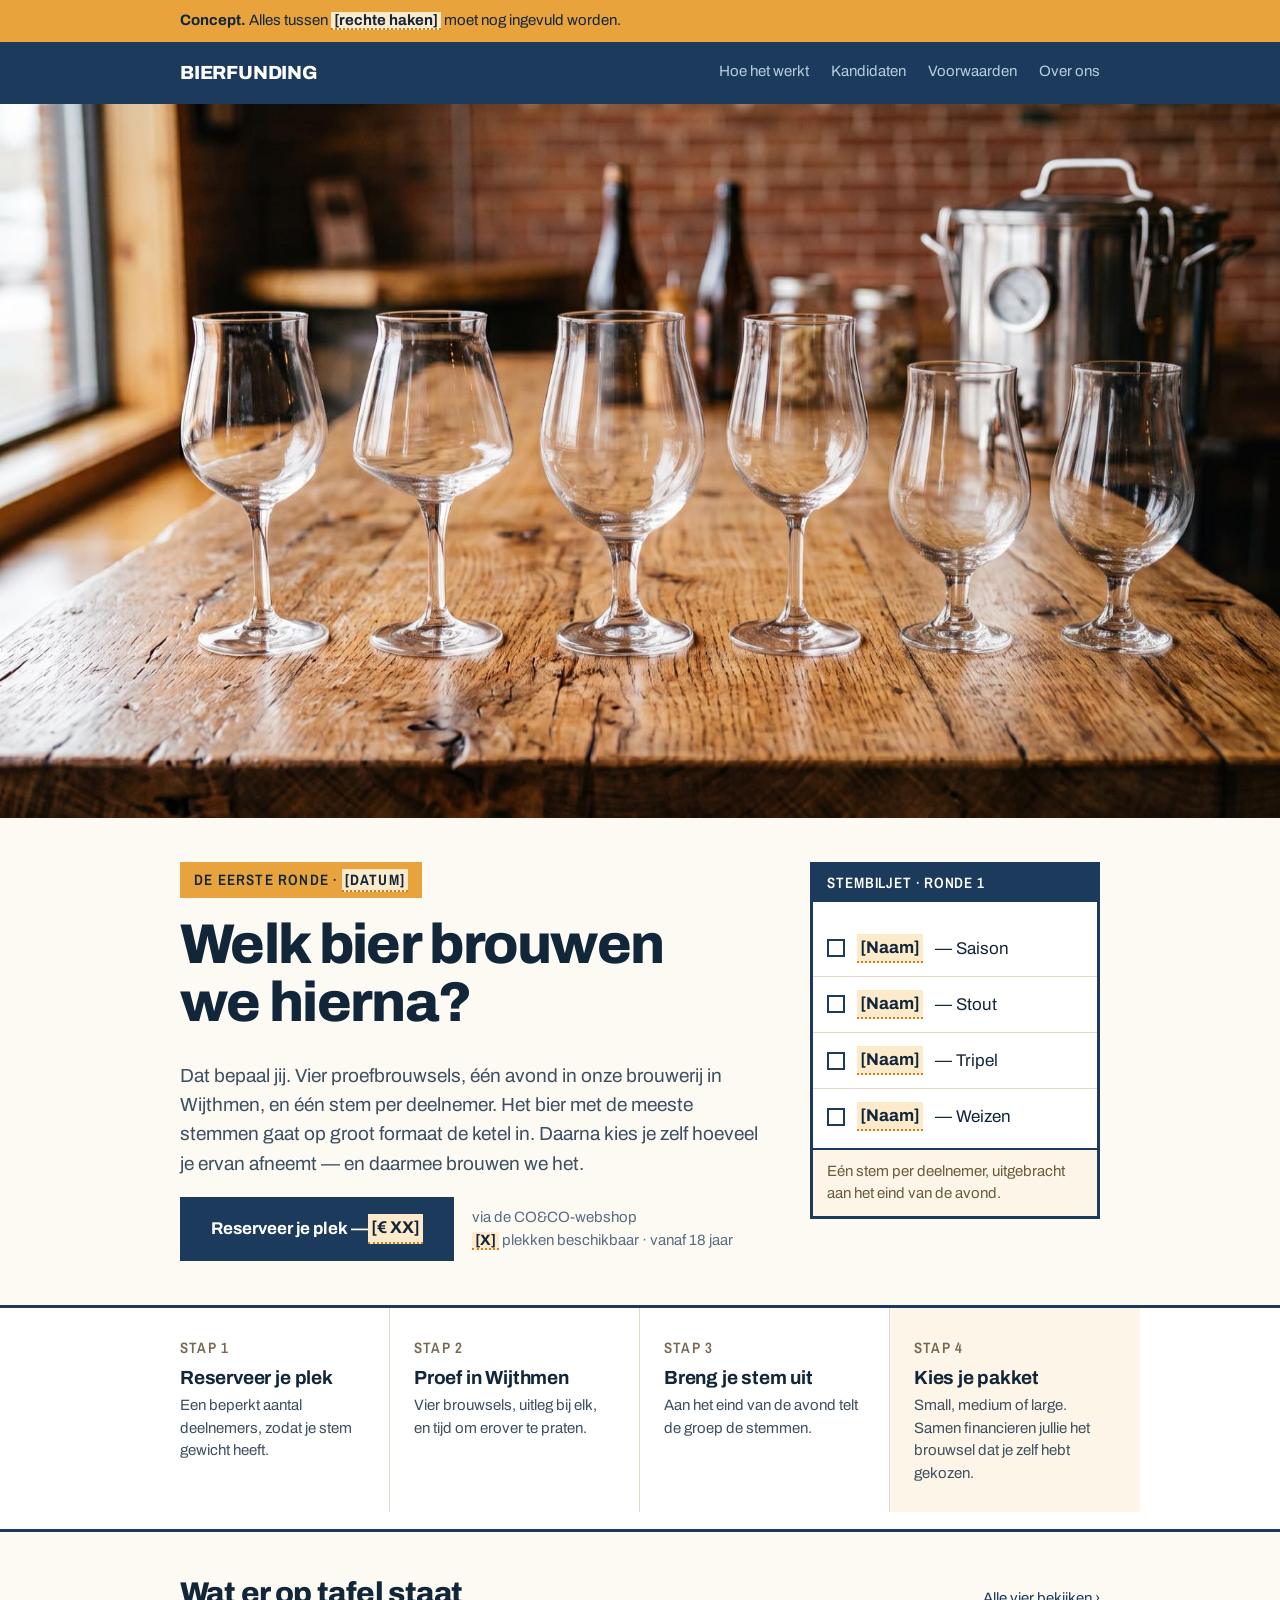
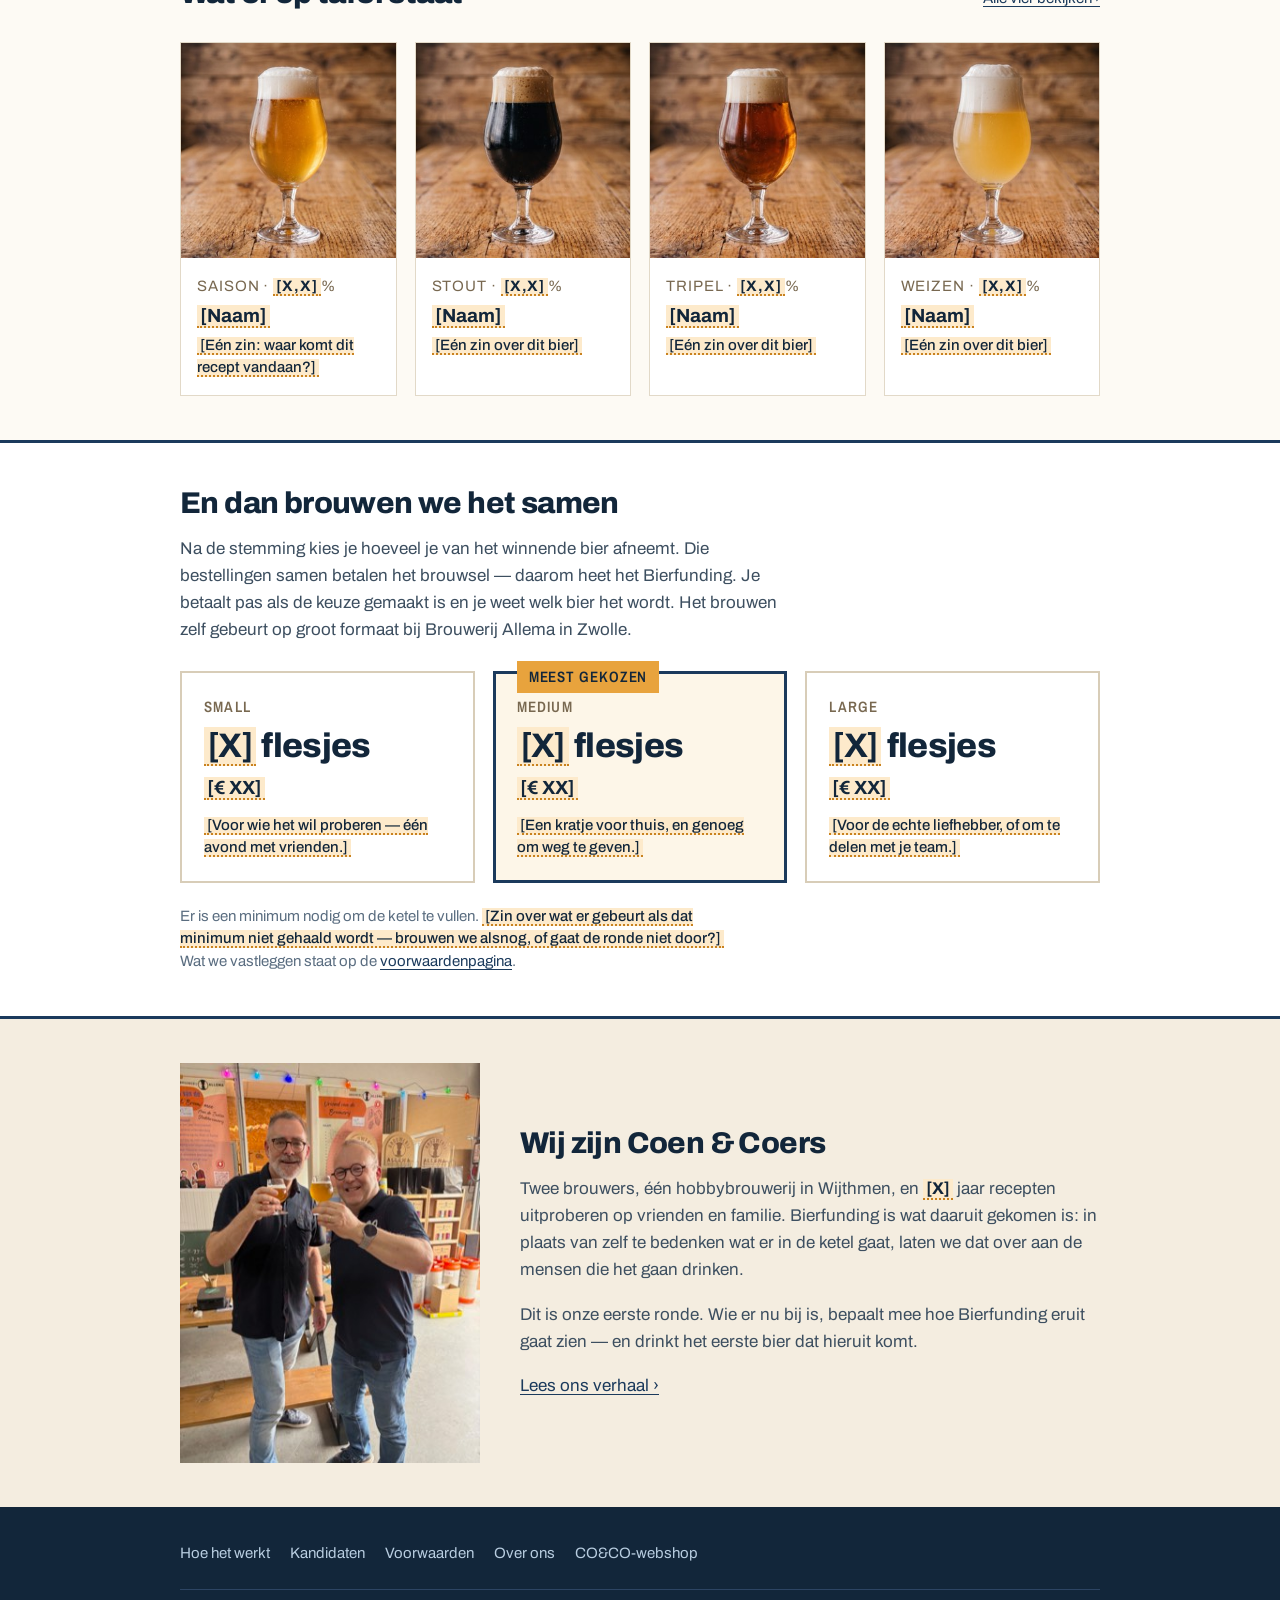
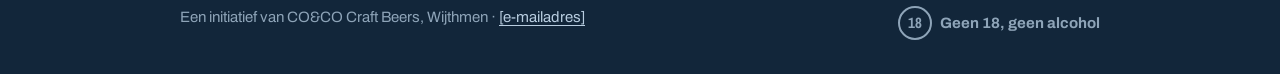
==== index.html @ 2d63a01e "Eerste versie bierfunding.nl Vijf statische pagina's: home, hoe het werkt, kandidaten, voorwaarden, " ====
<!doctype html>
<html lang="nl">
<head>
<meta charset="utf-8">
<meta name="viewport" content="width=device-width, initial-scale=1">
<title>Bierfunding — jij bepaalt welk bier we hierna brouwen</title>
<meta name="description" content="Vier proefbrouwsels, één avond in onze brouwerij in Wijthmen, één stem per deelnemer. Het bier met de meeste stemmen gaat op groot formaat de ketel in.">
<link rel="preload" href="fonts/archivo-latin.woff2" as="font" type="font/woff2" crossorigin>
<link rel="preload" href="fonts/archivo-narrow-latin.woff2" as="font" type="font/woff2" crossorigin>
<link rel="stylesheet" href="css/site.css?v=1">
<link rel="icon" href="favicon.svg" type="image/svg+xml">
<meta name="theme-color" content="#1b3a5c">
<meta property="og:type" content="website">
<meta property="og:locale" content="nl_NL">
<meta property="og:site_name" content="Bierfunding">
<meta property="og:title" content="Welk bier brouwen we hierna?">
<meta property="og:description" content="Vier proefbrouwsels, één avond in Wijthmen, één stem per deelnemer.">
<!-- TE DOEN: og:image toevoegen zodra er een deelfoto is (1200x630, /img/deel.jpg)
<meta property="og:image" content="https://bierfunding.nl/img/deel.jpg">
-->
</head>
<body>

<a class="skip" href="#hoofd">Naar de hoofdinhoud</a>

<!-- CONCEPTBALK — verwijder dit <div class="draft">-blok op alle vijf de
     pagina's voordat de site live gaat. Zie README.md. -->
<div class="draft">
  <div class="wrap">
    <p><strong>Concept.</strong> Alles tussen <span class="fill">[rechte haken]</span> moet nog ingevuld worden.</p>
  </div>
</div>

<header class="masthead">
  <div class="wrap masthead__inner">
    <a class="brand" href="index.html">BIERFUNDING</a>
    <nav class="nav" aria-label="Hoofdmenu">
      <ul>
        <li><a href="hoe-het-werkt.html">Hoe het werkt</a></li>
        <li><a href="kandidaten.html">Kandidaten</a></li>
        <li><a href="voorwaarden.html">Voorwaarden</a></li>
        <li><a href="over-ons.html">Over ons</a></li>
      </ul>
    </nav>
  </div>
</header>

<main id="hoofd">

  <figure class="shot shot--hero">
    <img src="img/proefglazen-1200.jpg"
         srcset="img/proefglazen-800.jpg 800w, img/proefglazen-1200.jpg 1200w, img/proefglazen-1800.jpg 1800w"
         sizes="100vw"
         width="1800" height="1004"
         alt="Zes lege proefglazen naast elkaar op een houten tafel, klaargezet voor de proeverij."
         fetchpriority="high" decoding="async">
  </figure>

  <section class="band band--rule-b">
    <div class="wrap split split--hero">
      <div>
        <p style="margin-bottom:18px"><span class="label" style="display:inline-block;background:#e8a33d;color:#12263a;padding:6px 14px">De eerste ronde · <span class="fill">[DATUM]</span></span></p>

        <h1>Welk bier brouwen we hierna?</h1>

        <p class="lead">Dat bepaal jij. Vier proefbrouwsels, één avond in onze brouwerij in Wijthmen, en één stem per deelnemer. Het bier met de meeste stemmen gaat op groot formaat de ketel in. Daarna kies je zelf hoeveel je ervan afneemt — en daarmee brouwen we het.</p>

        <p class="cta">
          <a class="btn" href="https://coco-craftbeers.nl" rel="noopener">Reserveer je plek — <span class="fill">[€ XX]</span></a>
          <span class="small">via de CO&amp;CO-webshop<br><span class="fill">[X]</span> plekken beschikbaar · vanaf 18 jaar</span>
        </p>
      </div>

      <div class="ballot">
        <h2 class="ballot__head"><span class="label">Stembiljet · ronde 1</span></h2>
        <ol>
          <li><span class="tick" aria-hidden="true"></span> <span class="fill">[Naam]</span> — Saison</li>
          <li><span class="tick" aria-hidden="true"></span> <span class="fill">[Naam]</span> — Stout</li>
          <li><span class="tick" aria-hidden="true"></span> <span class="fill">[Naam]</span> — Tripel</li>
          <li><span class="tick" aria-hidden="true"></span> <span class="fill">[Naam]</span> — Weizen</li>
        </ol>
        <div class="ballot__foot">
          <p>Eén stem per deelnemer, uitgebracht aan het eind van de avond.</p>
        </div>
      </div>
    </div>
  </section>

  <section class="band--paper band--rule-b" aria-labelledby="stappen">
    <h2 id="stappen" class="visually-hidden">In vier stappen</h2>
    <ol class="steps">
      <li>
        <span class="label">Stap 1</span>
        <h3>Reserveer je plek</h3>
        <p>Een beperkt aantal deelnemers, zodat je stem gewicht heeft.</p>
      </li>
      <li>
        <span class="label">Stap 2</span>
        <h3>Proef in Wijthmen</h3>
        <p>Vier brouwsels, uitleg bij elk, en tijd om erover te praten.</p>
      </li>
      <li>
        <span class="label">Stap 3</span>
        <h3>Breng je stem uit</h3>
        <p>Aan het eind van de avond telt de groep de stemmen.</p>
      </li>
      <li>
        <span class="label">Stap 4</span>
        <h3>Kies je pakket</h3>
        <p>Small, medium of large. Samen financieren jullie het brouwsel dat je zelf hebt gekozen.</p>
      </li>
    </ol>
  </section>

  <section class="band" aria-labelledby="tafel">
    <div class="wrap">
      <div class="band__head">
        <h2 id="tafel">Wat er op tafel staat</h2>
        <a href="kandidaten.html">Alle vier bekijken ›</a>
      </div>

      <div class="grid grid--cards">

        <article class="card">
          <!-- Voorbeeldfoto. Vervang img/kandidaat-1-*.jpg door een foto van het
               echte proefbrouwsel; de bestandsnamen blijven gelijk. Zie README stap 3. -->
          <figure class="shot shot--glass">
            <img src="img/kandidaat-1-480.jpg"
                 srcset="img/kandidaat-1-320.jpg 320w, img/kandidaat-1-480.jpg 480w, img/kandidaat-1-640.jpg 640w, img/kandidaat-1-960.jpg 960w"
                 sizes="(min-width: 760px) 216px, (min-width: 560px) 50vw, 100vw"
                 width="480" height="480"
                 alt="Een glas goudblond bier met een witte schuimkraag op een houten tafel."
                 loading="lazy" decoding="async">
          </figure>
          <div class="card__body">
            <span class="card__kind">Saison · <span class="fill">[X,X]</span>%</span>
            <span class="card__name"><span class="fill">[Naam]</span></span>
            <p><span class="fill fill--long">[Eén zin: waar komt dit recept vandaan?]</span></p>
          </div>
        </article>

        <article class="card">
          <!-- Voorbeeldfoto. Vervang img/kandidaat-2-*.jpg door een foto van het
               echte proefbrouwsel; de bestandsnamen blijven gelijk. Zie README stap 3. -->
          <figure class="shot shot--glass">
            <img src="img/kandidaat-2-480.jpg"
                 srcset="img/kandidaat-2-320.jpg 320w, img/kandidaat-2-480.jpg 480w, img/kandidaat-2-640.jpg 640w, img/kandidaat-2-960.jpg 960w"
                 sizes="(min-width: 760px) 216px, (min-width: 560px) 50vw, 100vw"
                 width="480" height="480"
                 alt="Een glas bijna zwart bier met een beige schuimkraag op een houten tafel."
                 loading="lazy" decoding="async">
          </figure>
          <div class="card__body">
            <span class="card__kind">Stout · <span class="fill">[X,X]</span>%</span>
            <span class="card__name"><span class="fill">[Naam]</span></span>
            <p><span class="fill fill--long">[Eén zin over dit bier]</span></p>
          </div>
        </article>

        <article class="card">
          <!-- Voorbeeldfoto. Vervang img/kandidaat-3-*.jpg door een foto van het
               echte proefbrouwsel; de bestandsnamen blijven gelijk. Zie README stap 3. -->
          <figure class="shot shot--glass">
            <img src="img/kandidaat-3-480.jpg"
                 srcset="img/kandidaat-3-320.jpg 320w, img/kandidaat-3-480.jpg 480w, img/kandidaat-3-640.jpg 640w, img/kandidaat-3-960.jpg 960w"
                 sizes="(min-width: 760px) 216px, (min-width: 560px) 50vw, 100vw"
                 width="480" height="480"
                 alt="Een glas amberkleurig bier met een witte schuimkraag op een houten tafel."
                 loading="lazy" decoding="async">
          </figure>
          <div class="card__body">
            <span class="card__kind">Tripel · <span class="fill">[X,X]</span>%</span>
            <span class="card__name"><span class="fill">[Naam]</span></span>
            <p><span class="fill fill--long">[Eén zin over dit bier]</span></p>
          </div>
        </article>

        <article class="card">
          <!-- Voorbeeldfoto. Vervang img/kandidaat-4-*.jpg door een foto van het
               echte proefbrouwsel; de bestandsnamen blijven gelijk. Zie README stap 3. -->
          <figure class="shot shot--glass">
            <img src="img/kandidaat-4-480.jpg"
                 srcset="img/kandidaat-4-320.jpg 320w, img/kandidaat-4-480.jpg 480w, img/kandidaat-4-640.jpg 640w, img/kandidaat-4-960.jpg 960w"
                 sizes="(min-width: 760px) 216px, (min-width: 560px) 50vw, 100vw"
                 width="480" height="480"
                 alt="Een glas troebel lichtgeel bier met een witte schuimkraag op een houten tafel."
                 loading="lazy" decoding="async">
          </figure>
          <div class="card__body">
            <span class="card__kind">Weizen · <span class="fill">[X,X]</span>%</span>
            <span class="card__name"><span class="fill">[Naam]</span></span>
            <p><span class="fill fill--long">[Eén zin over dit bier]</span></p>
          </div>
        </article>

      </div>
    </div>
  </section>

  <section class="band band--paper band--ruled" aria-labelledby="samen">
    <div class="wrap">
      <h2 id="samen">En dan brouwen we het samen</h2>
      <p style="margin-bottom:28px">Na de stemming kies je hoeveel je van het winnende bier afneemt. Die bestellingen samen betalen het brouwsel — daarom heet het Bierfunding. Je betaalt pas als de keuze gemaakt is en je weet welk bier het wordt. Het brouwen zelf gebeurt op groot formaat bij Brouwerij Allema in Zwolle.</p>

      <div class="grid grid--tiers">
        <div class="tier">
          <span class="label">Small</span>
          <span class="tier__size"><span class="fill">[X]</span> flesjes</span>
          <span class="tier__price"><span class="fill">[€ XX]</span></span>
          <p><span class="fill fill--long">[Voor wie het wil proberen — één avond met vrienden.]</span></p>
        </div>
        <div class="tier tier--pick">
          <span class="flag">Meest gekozen</span>
          <span class="label">Medium</span>
          <span class="tier__size"><span class="fill">[X]</span> flesjes</span>
          <span class="tier__price"><span class="fill">[€ XX]</span></span>
          <p><span class="fill fill--long">[Een kratje voor thuis, en genoeg om weg te geven.]</span></p>
        </div>
        <div class="tier">
          <span class="label">Large</span>
          <span class="tier__size"><span class="fill">[X]</span> flesjes</span>
          <span class="tier__price"><span class="fill">[€ XX]</span></span>
          <p><span class="fill fill--long">[Voor de echte liefhebber, of om te delen met je team.]</span></p>
        </div>
      </div>

      <p class="small" style="margin-top:22px">Er is een minimum nodig om de ketel te vullen. <span class="fill fill--long">[Zin over wat er gebeurt als dat minimum niet gehaald wordt — brouwen we alsnog, of gaat de ronde niet door?]</span> Wat we vastleggen staat op de <a href="voorwaarden.html">voorwaardenpagina</a>.</p>
    </div>
  </section>

  <section class="band band--warm" aria-labelledby="wij">
    <div class="wrap split split--duo">
      <figure class="shot shot--duo">
        <img src="img/coen-coers-480.jpg"
             srcset="img/coen-coers-320.jpg 320w, img/coen-coers-480.jpg 480w, img/coen-coers-640.jpg 640w"
             sizes="(min-width: 760px) 300px, 320px"
             width="640" height="853"
             alt="Coen en Coers proosten met een glas bier bij Brouwerij Allema in Zwolle."
             loading="lazy" decoding="async">
      </figure>
      <div>
        <h2>Wij zijn Coen &amp; Coers</h2>
        <p>Twee brouwers, één hobbybrouwerij in Wijthmen, en <span class="fill">[X]</span> jaar recepten uitproberen op vrienden en familie. Bierfunding is wat daaruit gekomen is: in plaats van zelf te bedenken wat er in de ketel gaat, laten we dat over aan de mensen die het gaan drinken.</p>
        <p>Dit is onze eerste ronde. Wie er nu bij is, bepaalt mee hoe Bierfunding eruit gaat zien — en drinkt het eerste bier dat hieruit komt.</p>
        <p><a href="over-ons.html">Lees ons verhaal ›</a></p>
      </div>
    </div>
  </section>

</main>

<footer class="sitefoot">
  <div class="wrap">
    <nav aria-label="Voettekstmenu">
      <ul>
        <li><a href="hoe-het-werkt.html">Hoe het werkt</a></li>
        <li><a href="kandidaten.html">Kandidaten</a></li>
        <li><a href="voorwaarden.html">Voorwaarden</a></li>
        <li><a href="over-ons.html">Over ons</a></li>
        <li><a href="https://coco-craftbeers.nl" rel="noopener">CO&amp;CO-webshop</a></li>
      </ul>
    </nav>
    <div class="sitefoot__legal">
      <p>Een initiatief van CO&amp;CO Craft Beers, Wijthmen · <a href="mailto:[e-mailadres]">[e-mailadres]</a></p>
      <p class="age"><b>18</b> Geen 18, geen alcohol</p>
    </div>
  </div>
</footer>

</body>
</html>
---- css/site.css ----
/* ==========================================================================
   bierfunding.nl — één stylesheet, geen build-stap, geen framework.
   Ontwerp: "stembiljet" (B-Stembiljet.dc.html, goedgekeurd 2026-08-30).
   Mobiel-first: de basisregels gelden voor de kleinste schermen,
   media-queries voegen alleen toe.
   ========================================================================== */

/* --- Lettertypen: zelf gehost, geen verzoek naar Google -------------------
   Twee variabele woff2-bestanden, samen 52 KB. Archivo dekt gewicht
   400-800 uit één bestand; Archivo Narrow doet de labels in kapitaal.     */

@font-face {
  font-family: "Archivo";
  src: url("../fonts/archivo-latin.woff2") format("woff2");
  font-weight: 400 800;
  font-style: normal;
  font-display: swap;
}
@font-face {
  font-family: "Archivo Narrow";
  src: url("../fonts/archivo-narrow-latin.woff2") format("woff2");
  font-weight: 400 700;
  font-style: normal;
  font-display: swap;
}

/* --- Ontwerptokens -------------------------------------------------------
   De kleuren komen uit het goedgekeurde ontwerp. Drie tinten zijn een
   fractie donkorder gezet zodat alle tekst op WCAG-AA uitkomt; de
   verhouding tot de rest van het palet blijft gelijk.                     */

:root {
  --ink:        #12263a;  /* koppen                                        */
  --navy:       #1b3a5c;  /* merk, kaders, knoppen                         */
  --body:       #3d4f60;  /* lopende tekst          — 8.1:1 op crème       */
  --muted:      #5a6d80;  /* bijschrift             — 5.1:1 op crème       */
  --eyebrow:    #786850;  /* kapitaallabels         — 5.2:1 op crème       */
  --amber:      #e8a33d;  /* accent, alleen sparend gebruikt               */

  --cream:      #fdfaf4;  /* paginavlak                                    */
  --cream-2:    #f4ede0;  /* afwisselende band                             */
  --warm:       #fdf6e8;  /* uitgelicht vlak                               */
  --paper:      #ffffff;

  --rule:       #e2d9c8;  /* dunne scheiding                               */
  --rule-2:     #d8cdb8;  /* kaderlijn                                     */
  --shot-bg:    #e8ddc8;  /* fotoplaatshouder                              */
  --shot-ink:   #6b5a3a;  /* tekst daarin           — 5.0:1                */

  --measure: 1000px;      /* de breedte uit het ontwerp                    */
  --gutter: clamp(20px, 5vw, 40px);
  --rule-heavy: 3px solid var(--navy);
}

/* --- Basis --------------------------------------------------------------- */

*, *::before, *::after { box-sizing: border-box; }

html {
  -webkit-text-size-adjust: 100%;
  scroll-behavior: smooth;
}

body {
  margin: 0;
  background: var(--cream);
  color: var(--body);
  font-family: "Archivo", "Helvetica Neue", Helvetica, Arial, sans-serif;
  font-size: 1.0625rem;          /* 17px — ruim leesbaar, ook op afstand   */
  line-height: 1.6;
  -webkit-font-smoothing: antialiased;
}

h1, h2, h3 {
  color: var(--ink);
  font-weight: 800;
  letter-spacing: -0.02em;
  line-height: 1.1;
  margin: 0 0 0.5em;
  text-wrap: balance;
}

h1 { font-size: clamp(2.125rem, 8vw, 3.5rem); letter-spacing: -0.03em; line-height: 1.04; }
h2 { font-size: clamp(1.5rem, 4.6vw, 1.875rem); }
h3 { font-size: 1.1875rem; letter-spacing: -0.01em; }

p { margin: 0 0 1em; max-width: 62ch; }
p:last-child { margin-bottom: 0; }

a { color: var(--navy); text-decoration-thickness: 1px; text-underline-offset: 3px; }
a:hover { color: var(--ink); }

img { max-width: 100%; height: auto; display: block; }

ul, ol { margin: 0 0 1em; padding-left: 1.25em; }
li { margin-bottom: 0.4em; max-width: 60ch; }

strong { font-weight: 700; color: var(--ink); }

/* Zichtbare focus. Nooit weghalen: dit is de enige wegwijzer voor wie
   met het toetsenbord navigeert.                                          */
:focus-visible {
  outline: 3px solid var(--navy);
  outline-offset: 2px;
}
.masthead :focus-visible,
.sitefoot :focus-visible { outline-color: var(--amber); }

/* Wij animeren vrijwel niets. Wat er is, is een overgang van 150 ms op
   hover/focus — en ook die zetten we uit als het besturingssysteem
   daarom vraagt.                                                          */
@media (prefers-reduced-motion: reduce) {
  html { scroll-behavior: auto; }
  *, *::before, *::after {
    animation-duration: 0.01ms !important;
    animation-iteration-count: 1 !important;
    transition-duration: 0.01ms !important;
  }
}

/* --- Hulpklassen --------------------------------------------------------- */

.wrap {
  max-width: var(--measure);
  margin-inline: auto;
  padding-inline: var(--gutter);
}

.skip {
  position: absolute;
  left: -9999px;
  top: 0;
  background: var(--amber);
  color: var(--ink);
  padding: 14px 20px;
  font-weight: 700;
  z-index: 20;
}
.skip:focus { left: 0; }

.visually-hidden {
  position: absolute; width: 1px; height: 1px;
  margin: -1px; padding: 0; overflow: hidden;
  clip: rect(0 0 0 0); white-space: nowrap; border: 0;
}

/* Kapitaallabel in Archivo Narrow — het "formulierstempel" van dit ontwerp */
.label {
  display: block;
  font-family: "Archivo Narrow", "Archivo", sans-serif;
  font-size: 0.9375rem;          /* 15px — de ondergrens in dit ontwerp    */
  font-weight: 600;
  letter-spacing: 0.08em;
  color: var(--eyebrow);
  text-transform: uppercase;
}

.lead { font-size: clamp(1.0625rem, 2.6vw, 1.1875rem); line-height: 1.55; color: var(--body); }
.small { font-size: 0.9375rem; line-height: 1.5; color: var(--muted); }

/* --- Banden -------------------------------------------------------------- */
/* Achtergronden lopen door tot de schermrand, de inhoud blijft op 1000 px. */

.band { padding-block: clamp(32px, 7vw, 44px); }
.band--paper  { background: var(--paper); }
.band--warm   { background: var(--cream-2); }
.band--ruled  { border-top: var(--rule-heavy); border-bottom: var(--rule-heavy); }
.band--rule-b { border-bottom: var(--rule-heavy); }

.band__head {
  display: flex;
  flex-wrap: wrap;
  align-items: baseline;
  justify-content: space-between;
  gap: 8px 20px;
  margin-bottom: 22px;
}
.band__head h2 { margin: 0; }
.band__head a {
  display: inline-flex;
  align-items: center;
  min-height: 44px;
  font-size: 0.9375rem;
  white-space: nowrap;
}

/* --- Kop met navigatie ---------------------------------------------------- */

.masthead { background: var(--navy); }

.masthead__inner {
  display: flex;
  flex-wrap: wrap;
  align-items: center;
  justify-content: space-between;
  gap: 0 24px;
  padding-block: 10px;
}

.brand {
  font-size: 1.1875rem;
  font-weight: 800;
  letter-spacing: -0.01em;
  color: #fff;
  text-decoration: none;
  padding-block: 10px;
  display: inline-block;
}
.brand:hover { color: var(--amber); }

.nav ul {
  display: flex;
  flex-wrap: wrap;
  gap: 0 20px;
  list-style: none;
  margin: 0;
  padding: 0;
}
.nav li { margin: 0; }
.nav a {
  display: flex;
  align-items: center;
  min-height: 44px;               /* ruime aanraakzone                     */
  font-size: 0.9375rem;
  color: #b8cde0;                 /* 7.1:1 op de marineband                */
  text-decoration: none;
  border-bottom: 3px solid transparent;
  transition: color 150ms ease, border-color 150ms ease;
}
.nav a:hover { color: #fff; border-bottom-color: #4d6e91; }
.nav a[aria-current="page"] { color: #fff; border-bottom-color: var(--amber); }

/* --- Knoppen -------------------------------------------------------------- */

.btn {
  display: inline-flex;
  align-items: center;
  justify-content: center;
  min-height: 52px;
  padding: 14px 28px;
  background: var(--navy);
  color: #fff;                    /* 11.6:1                                */
  font-size: 1.0625rem;
  font-weight: 700;
  text-decoration: none;
  border: 3px solid var(--navy);
  transition: background-color 150ms ease, border-color 150ms ease;
}
.btn:hover { background: var(--ink); border-color: var(--ink); color: #fff; }

.btn--ghost {
  background: transparent;
  color: var(--navy);
}
.btn--ghost:hover { background: var(--navy); color: #fff; }

.cta {
  display: flex;
  flex-wrap: wrap;
  align-items: center;
  gap: 14px 18px;
}
.cta .small { max-width: 34ch; margin: 0; }

/* --- Fotoplaatshouder ------------------------------------------------------
   Eén blok per foto. Zodra het bestand er is: het <picture>-blok eronder
   uit commentaar halen en de plaatshouder-alinea weghalen.                */

.shot {
  margin: 0;
  width: 100%;
  background: var(--shot-bg);
  border: 2px dashed #c2ad86;
  display: grid;
  place-items: center;
  padding: 20px;
  text-align: center;
}
.shot > p {
  margin: 0;
  max-width: 40ch;
  font-size: 0.9375rem;
  line-height: 1.5;
  color: var(--shot-ink);         /* 5.0:1 op het crèmevlak                */
}
.shot > p b {
  display: block;
  font-family: "Archivo Narrow", sans-serif;
  font-weight: 600;
  letter-spacing: 0.08em;
  text-transform: uppercase;
  color: var(--shot-ink);
  margin-bottom: 4px;
}
.shot img { width: 100%; height: auto; }
.shot figcaption {
  padding-top: 10px;
  font-size: 0.9375rem;
  line-height: 1.45;
  color: var(--muted);
  text-align: left;
}
.shot:has(img) {
  padding: 0;
  border: 0;
  background: transparent;
  min-height: 0;
  aspect-ratio: auto;
  display: block;
}

.shot--hero  { aspect-ratio: 16 / 7; }
.shot--wide  { aspect-ratio: 16 / 8; }
.shot--glass { aspect-ratio: 1 / 1; }
.shot--duo   { aspect-ratio: 3 / 4; max-width: 320px; }

/* --- Plaatshouders voor tekst ----------------------------------------------
   Alles wat Frits nog moet invullen staat tussen rechte haken. De haken
   zijn het signaal; de amberkleur is een tweede, niet het enige.          */

.fill {
  background: #fdeacb;
  border-bottom: 2px dotted #c9821f;
  color: var(--ink);
  font-weight: 700;
  padding: 0 3px;
  /* Bewust géén white-space: nowrap. Een lange plaatshouder zou dan buiten
     het scherm steken; dit moet ook blijven kloppen als Frits er later een
     langere tekst in zet. */
  overflow-wrap: break-word;
}
.fill--long { font-weight: 500; }

.fill-block {
  border: 2px dashed #c9821f;
  background: #fdf3e2;
  padding: 18px 20px;
  margin: 0 0 20px;
}
.fill-block > :last-child { margin-bottom: 0; }
.fill-block .label { color: #8a5a12; margin-bottom: 6px; }

/* Conceptbalk — één blok per pagina, weghalen vóór publicatie.            */
.draft {
  background: var(--amber);
  color: var(--ink);
  font-size: 0.9375rem;
  line-height: 1.45;
}
.draft .wrap { padding-block: 10px; }
.draft p { margin: 0; max-width: none; }

/* --- Stembiljet ------------------------------------------------------------ */

.ballot {
  border: 3px solid var(--navy);
  background: var(--paper);
}
.ballot__head {
  background: var(--navy);
  padding: 10px 14px;
}
.ballot__head .label { color: #fff; letter-spacing: 0.06em; }
.ballot ol { list-style: none; margin: 0; padding: 4px 0; }
.ballot li {
  display: flex;
  align-items: center;
  gap: 12px;
  margin: 0;
  padding: 13px 14px;
  max-width: none;
  border-bottom: 1px solid var(--rule);
  font-size: 1.0625rem;
  color: var(--ink);
}
.ballot li:last-child { border-bottom: 0; }
.ballot__foot {
  padding: 11px 14px;
  background: var(--warm);
  border-top: 2px solid var(--navy);
}
.ballot__foot p { margin: 0; font-size: 0.9375rem; line-height: 1.45; color: var(--shot-ink); }

.tick {
  width: 18px; height: 18px;
  border: 2px solid var(--navy);
  flex-shrink: 0;
}
.tick--lg { width: 24px; height: 24px; }

/* --- Rasters ---------------------------------------------------------------- */

.grid { display: grid; gap: 18px; }
/* Zonder min-width: 0 mag een rastercel groeien tot de breedte van haar
   inhoud, en duwt één breed element de hele pagina scheef. */
.grid > *, .split > *, .steps > * { min-width: 0; }

/* Stappen: op mobiel onder elkaar met een dunne scheiding, op breed vier
   kolommen zoals in het ontwerp.                                          */
.steps {
  list-style: none;
  margin-inline: auto;
  padding: 0;
  max-width: var(--measure);
  background: var(--paper);
  display: grid;
}
.steps > li {
  margin: 0;
  max-width: none;
  padding: 24px var(--gutter);
  border-bottom: 1px solid var(--rule);
}
.steps > li:last-child { border-bottom: 0; background: var(--warm); }
.steps h3 { margin: 8px 0 6px; font-weight: 700; }
.steps p { margin: 0; font-size: 0.9375rem; line-height: 1.5; color: var(--body); }

.card {
  background: var(--paper);
  border: 1px solid var(--rule);
  display: flex;
  flex-direction: column;
}
.card__body { padding: 16px; display: flex; flex-direction: column; gap: 7px; }
.card__kind {
  font-size: 0.9375rem;
  letter-spacing: 0.06em;
  text-transform: uppercase;
  color: var(--eyebrow);
}
.card__name { font-size: 1.1875rem; font-weight: 700; color: var(--ink); line-height: 1.15; }
.card p { margin: 0; font-size: 0.9375rem; line-height: 1.5; }

/* Pakketten */
.tier {
  border: 2px solid var(--rule-2);
  padding: 22px;
  display: flex;
  flex-direction: column;
  gap: 10px;
  background: var(--paper);
}
.tier__size { font-size: 2.125rem; font-weight: 800; color: var(--ink); line-height: 1; letter-spacing: -0.02em; }
.tier__price { font-size: 1.1875rem; font-weight: 700; color: var(--navy); }
.tier p { margin: 0; font-size: 0.9375rem; line-height: 1.5; }
.tier--pick {
  border: 3px solid var(--navy);
  background: var(--warm);
  position: relative;
  padding: 21px;
  margin-top: 14px;
}
.tier--pick .flag {
  position: absolute;
  top: -13px; left: 21px;
  background: var(--amber);
  color: var(--ink);              /* 7.1:1 op amber                        */
  font-family: "Archivo Narrow", sans-serif;
  font-size: 0.9375rem;
  font-weight: 600;
  letter-spacing: 0.06em;
  text-transform: uppercase;
  padding: 4px 12px;
}

/* Kandidaat, uitgebreide vorm op de kandidatenpagina */
.runner {
  border: 2px solid var(--rule-2);
  background: var(--paper);
  display: grid;
  gap: 0;
}
.runner__head {
  display: flex;
  align-items: center;
  gap: 12px;
  padding: 14px 18px;
  border-bottom: 2px solid var(--navy);
  background: var(--warm);
}
.runner__head h3 { margin: 0; }
.runner__body { padding: 18px; }
.runner__body > :last-child { margin-bottom: 0; }
.runner dl { margin: 14px 0 0; display: grid; gap: 0; border-top: 1px solid var(--rule); }
.runner dt {
  font-family: "Archivo Narrow", sans-serif;
  font-size: 0.9375rem; font-weight: 600; letter-spacing: 0.06em;
  text-transform: uppercase; color: var(--eyebrow);
  padding: 10px 0 2px;
}
.runner dd { margin: 0 0 10px; font-size: 0.9375rem; line-height: 1.5; }

/* Route/tijdlijn op "Hoe het werkt" */
.route { list-style: none; margin: 0; padding: 0; }
.route > li {
  margin: 0;
  max-width: none;
  padding: 22px 0 22px 0;
  border-top: 1px solid var(--rule);
}
.route > li:first-child { border-top: 0; padding-top: 0; }
.route h3 { margin: 6px 0 8px; }
.route p { font-size: 1rem; }

/* Twee kolommen: tekst naast een blok (stembiljet, foto) */
.split { display: grid; gap: 28px; align-items: start; }

/* --- Voettekst -------------------------------------------------------------- */

.sitefoot { background: var(--ink); color: #b8cde0; }
.sitefoot .wrap { padding-block: 24px; }
.sitefoot p { font-size: 0.9375rem; line-height: 1.5; margin: 0 0 10px; max-width: none; }
.sitefoot a { color: #b8cde0; }
.sitefoot a:hover { color: #fff; }
.sitefoot ul {
  list-style: none; margin: 0 0 14px; padding: 0;
  display: flex; flex-wrap: wrap; gap: 0 20px;
}
.sitefoot li { margin: 0; }
.sitefoot li a {
  display: flex; align-items: center; min-height: 44px;
  font-size: 0.9375rem; text-decoration: none;
}
.sitefoot li a:hover { text-decoration: underline; }
.sitefoot__legal {
  display: flex; flex-wrap: wrap; justify-content: space-between; gap: 6px 20px;
  border-top: 1px solid #2c4463; padding-top: 16px;
}
.sitefoot__legal p { color: #8ea4b8; }   /* 6.0:1 op de donkere band       */

/* 18+-markering. Staat op elke pagina, blokkeert niets.                    */
.age {
  display: inline-flex;
  align-items: center;
  gap: 8px;
  font-weight: 700;
  color: #fff;
}
.age b {
  border: 2px solid currentColor;
  border-radius: 50%;
  width: 34px; height: 34px;
  display: grid; place-items: center;
  font-size: 0.9375rem;
  font-family: "Archivo Narrow", sans-serif;
  letter-spacing: 0;
}

/* ==========================================================================
   Vanaf hier alleen aanvullingen voor grotere schermen.
   ========================================================================== */

@media (min-width: 560px) {
  .grid--cards { grid-template-columns: repeat(2, minmax(0, 1fr)); }
  .shot--hero { aspect-ratio: 16 / 6; }
}

@media (min-width: 760px) {
  .band { padding-block: 44px; }
  .grid--cards { grid-template-columns: repeat(4, minmax(0, 1fr)); }
  .grid--tiers { grid-template-columns: repeat(3, minmax(0, 1fr)); }
  .grid--runners { grid-template-columns: repeat(2, minmax(0, 1fr)); }

  .steps { grid-template-columns: repeat(4, minmax(0, 1fr)); }
  .steps > li { border-bottom: 0; border-right: 1px solid var(--rule); padding: 28px 24px; }
  .steps > li:last-child { border-right: 0; }
  /* Buitenste kolommen lijnen uit met de paginamarge van de andere banden */
  .steps > li:first-child { padding-left: var(--gutter); }
  .steps > li:last-child  { padding-right: var(--gutter); }

  .tier--pick { margin-top: 0; }

  .split--hero { grid-template-columns: minmax(0, 1fr) 290px; gap: 52px; }
  .split--duo  { grid-template-columns: 300px minmax(0, 1fr); gap: 40px; align-items: center; }
  .split--half { grid-template-columns: repeat(2, minmax(0, 1fr)); gap: 40px; }

  .masthead__inner { padding-block: 6px; }
  .nav ul { gap: 0 22px; }
}

@media (min-width: 1000px) {
  .shot--hero { aspect-ratio: 100 / 30; }
}

/* ==========================================================================
   Voorwaardenpagina. Lange lopende tekst, ankerbare artikelen.
   ========================================================================== */

.doc { max-width: 760px; }
.doc h2 { margin-top: 40px; padding-top: 18px; border-top: 2px solid var(--rule); }
.doc h2:first-of-type { margin-top: 0; }
.doc h3 { margin-top: 26px; }
.doc ul, .doc ol { padding-left: 1.15em; }
.doc li { margin-bottom: 0.5em; }
:target { scroll-margin-top: 20px; }

/* Inhoudsopgave */
.toc {
  border: 2px solid var(--rule-2);
  background: var(--paper);
  padding: 18px 20px;
  margin-bottom: 32px;
}
.toc ol {
  list-style: none;
  margin: 10px 0 0;
  padding: 0;
  columns: 1;
}
.toc li { margin: 0; max-width: none; }
.toc a {
  display: flex;
  align-items: center;
  min-height: 44px;
  font-size: 1rem;
  text-decoration: none;
  border-bottom: 1px solid var(--rule);
}
.toc a:hover { text-decoration: underline; }
.toc li:last-child a { border-bottom: 0; }
.toc a b {
  display: inline-block;
  min-width: 2.2em;
  color: var(--eyebrow);
  font-family: "Archivo Narrow", sans-serif;
  font-weight: 600;
}

/* De twee aankopen naast elkaar. Onderscheid via kader, label en tekst —
   niet via kleur alleen. */
.pair { display: grid; gap: 16px; margin: 22px 0; }
.pair > div { border: 2px solid var(--rule-2); background: var(--paper); padding: 20px; }
.pair > div.pair--yes { border: 3px solid var(--navy); background: var(--warm); padding: 19px; }
.pair h3 { margin: 6px 0 10px; }
.pair p { font-size: 1rem; margin-bottom: 0; }
.pair .verdict {
  display: inline-block;
  font-family: "Archivo Narrow", sans-serif;
  font-weight: 600;
  letter-spacing: 0.06em;
  text-transform: uppercase;
  font-size: 0.9375rem;
  padding: 5px 12px;
  margin-bottom: 10px;
  background: var(--ink);
  color: #fff;
}
.pair .verdict--yes { background: var(--amber); color: var(--ink); }

/* Tabellen: smal genoeg om op een telefoon te blijven passen. */
.tbl {
  width: 100%;
  table-layout: fixed;
  border-collapse: collapse;
  margin: 16px 0 20px;
  font-size: 0.9375rem;
  overflow-wrap: break-word;
}
.tbl caption { text-align: left; font-size: 0.9375rem; color: var(--muted); margin-bottom: 8px; }
.tbl th, .tbl td { text-align: left; vertical-align: top; padding: 10px 12px 10px 0; border-bottom: 1px solid var(--rule); line-height: 1.45; }
.tbl th { font-family: "Archivo Narrow", sans-serif; font-weight: 600; letter-spacing: 0.04em; text-transform: uppercase; color: var(--eyebrow); }
.tbl td:last-child, .tbl th:last-child { padding-right: 0; }

/* Notitieblok voor Frits — verdwijnt vóór publicatie. */
.note { border: 2px dashed #c9821f; background: #fdf3e2; padding: 18px 20px; margin: 18px 0; }
.note > :last-child { margin-bottom: 0; }
.note .label { color: #8a5a12; margin-bottom: 8px; }
.note p { font-size: 1rem; }

/* Herroepingsknop: wettelijk verplicht en dus opvallend. */
.revoke { border: 3px solid var(--navy); background: var(--paper); padding: 24px; margin: 22px 0; }
.revoke h3 { margin-top: 0; }
.revoke > :last-child { margin-bottom: 0; }

@media (min-width: 620px) {
  .toc ol { columns: 2; column-gap: 28px; }
  .toc a { break-inside: avoid; }
}
@media (min-width: 760px) {
  .pair { grid-template-columns: repeat(2, minmax(0, 1fr)); }
}
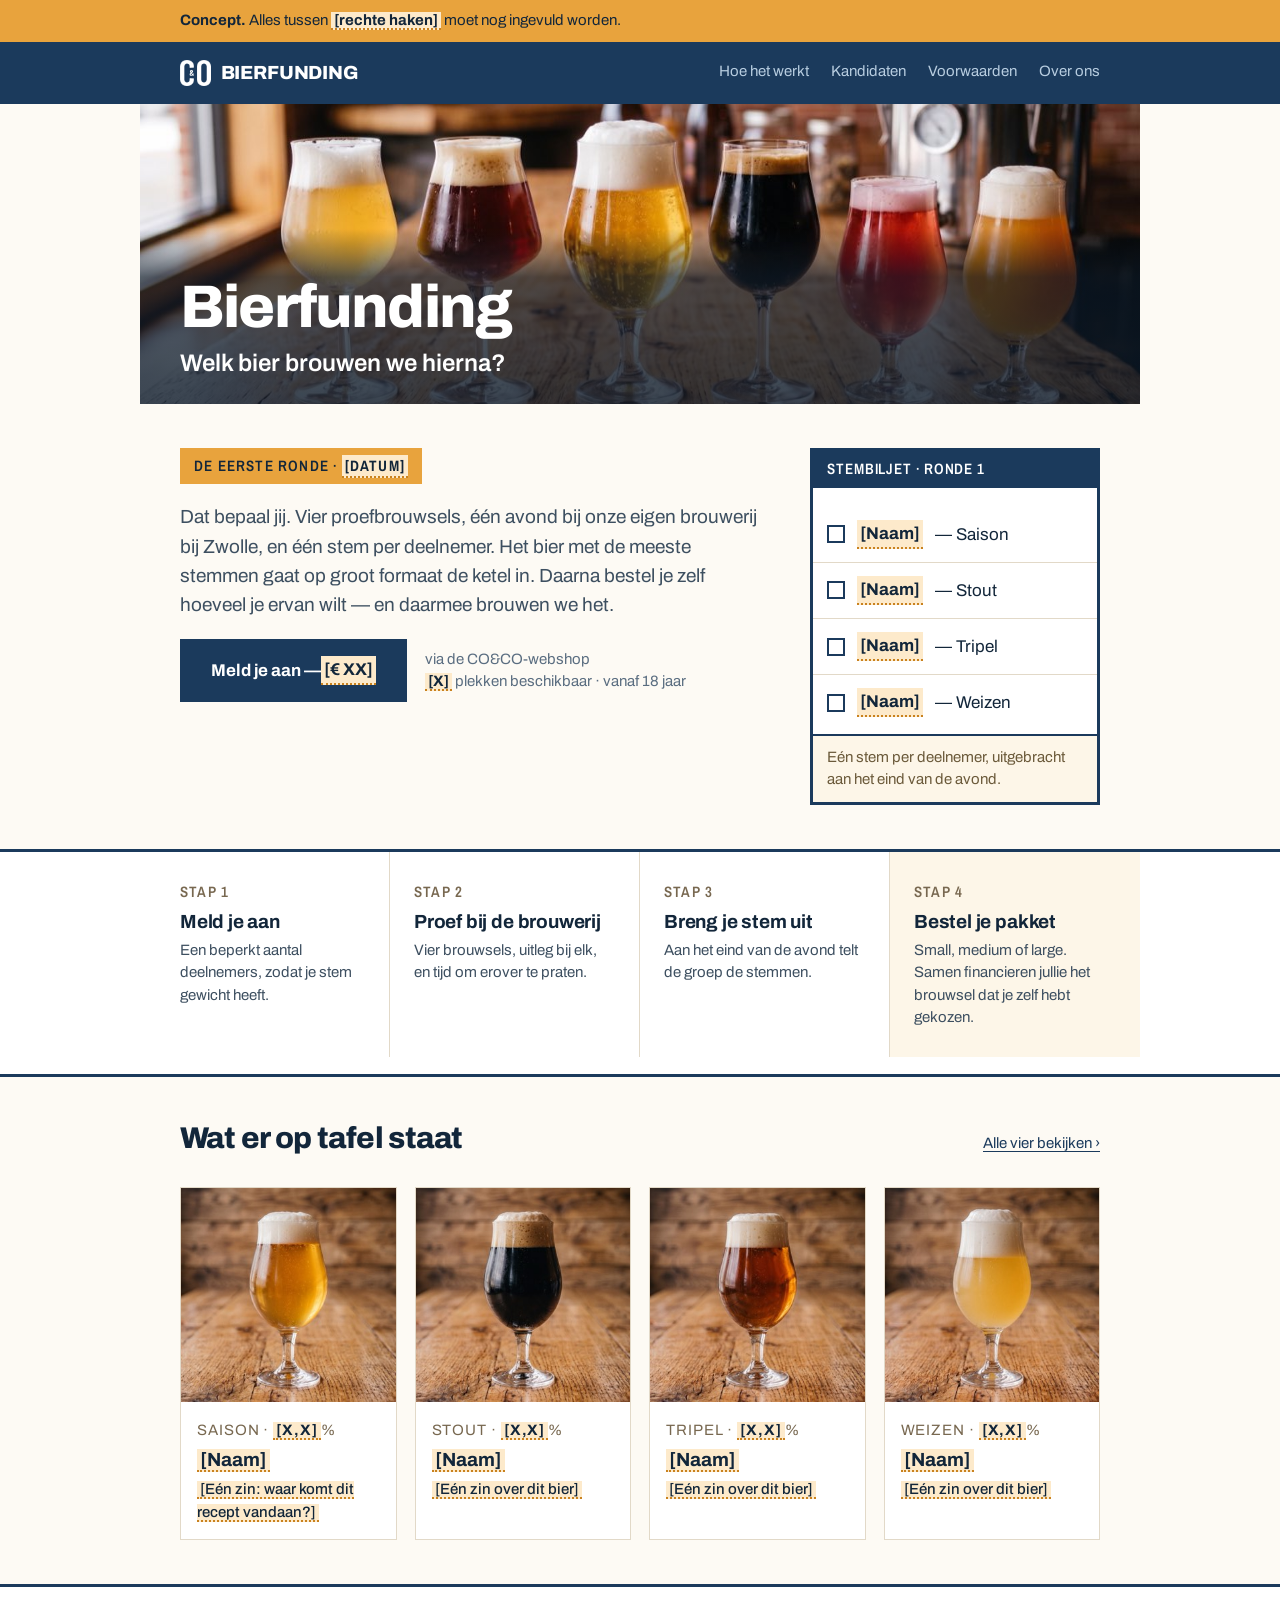
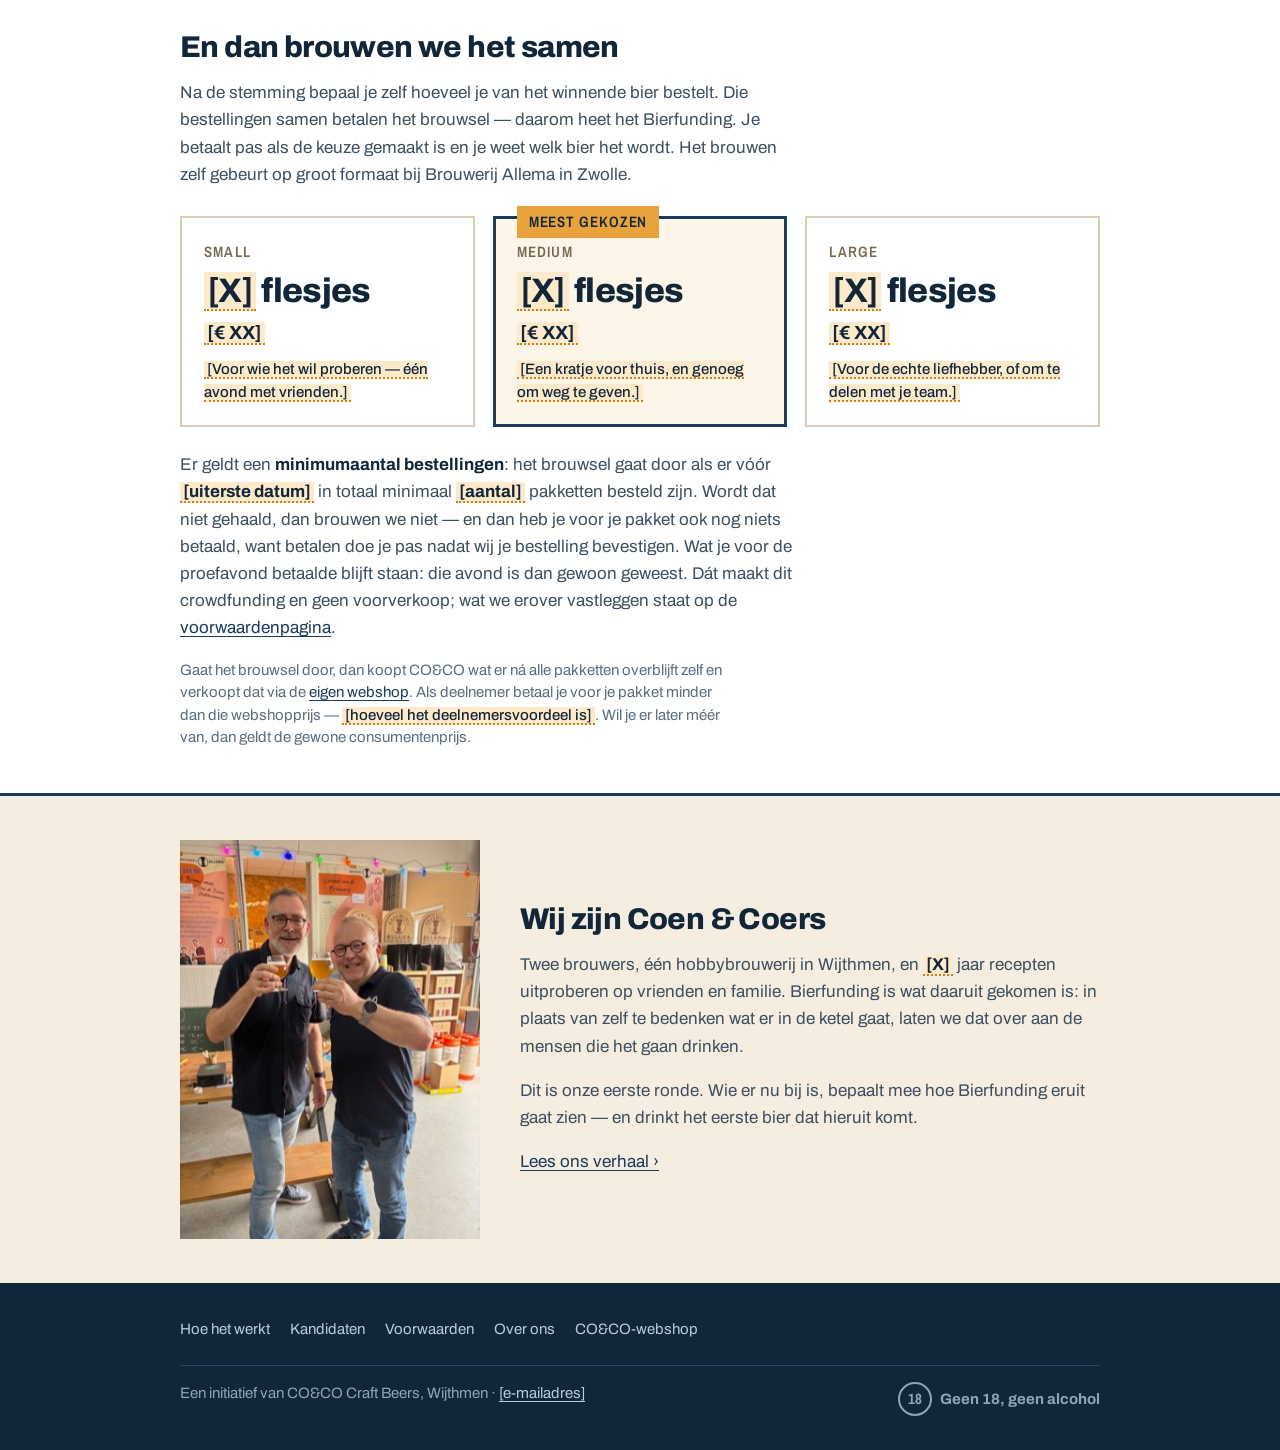
==== commit ca6fea2b: "Foto's, titel, logo en voorwaarden versie 2 Homepage: nieuwe headerfoto met gevulde glazen; 'Bierfun" ====
--- a/index.html
+++ b/index.html
@@ -3,18 +3,18 @@
 <head>
 <meta charset="utf-8">
 <meta name="viewport" content="width=device-width, initial-scale=1">
-<title>Bierfunding — jij bepaalt welk bier we hierna brouwen</title>
-<meta name="description" content="Vier proefbrouwsels, één avond in onze brouwerij in Wijthmen, één stem per deelnemer. Het bier met de meeste stemmen gaat op groot formaat de ketel in.">
+<title>Bierfunding — speciaalbier proeven en kiezen in Zwolle</title>
+<meta name="description" content="Proefavond bij onze eigen brouwerij bij Zwolle: vier speciaalbieren proeven, één stem per deelnemer. Het bier met de meeste stemmen gaat de ketel in.">
 <link rel="preload" href="fonts/archivo-latin.woff2" as="font" type="font/woff2" crossorigin>
 <link rel="preload" href="fonts/archivo-narrow-latin.woff2" as="font" type="font/woff2" crossorigin>
-<link rel="stylesheet" href="css/site.css?v=1">
+<link rel="stylesheet" href="css/site.css?v=6">
 <link rel="icon" href="favicon.svg" type="image/svg+xml">
 <meta name="theme-color" content="#1b3a5c">
 <meta property="og:type" content="website">
 <meta property="og:locale" content="nl_NL">
 <meta property="og:site_name" content="Bierfunding">
 <meta property="og:title" content="Welk bier brouwen we hierna?">
-<meta property="og:description" content="Vier proefbrouwsels, één avond in Wijthmen, één stem per deelnemer.">
+<meta property="og:description" content="Vier proefbrouwsels, één avond bij de brouwerij, één stem per deelnemer.">
 <!-- TE DOEN: og:image toevoegen zodra er een deelfoto is (1200x630, /img/deel.jpg)
 <meta property="og:image" content="https://bierfunding.nl/img/deel.jpg">
 -->
@@ -33,7 +33,16 @@
 
 <header class="masthead">
   <div class="wrap masthead__inner">
-    <a class="brand" href="index.html">BIERFUNDING</a>
+    <a class="brand" href="index.html">
+      <!-- Het CO&CO-beeldmerk. alt="" met opzet: logo en woord vormen samen
+           één link naar de homepage, en die heeft één toegankelijke naam
+           nodig — "BIERFUNDING". Zou het logo een eigen alt-tekst krijgen,
+           dan leest een schermlezer op élke pagina "CO&CO Craft Beers
+           Bierfunding, link". Dat CO&CO erachter zit staat in de voettekst
+           van elke pagina in gewone tekst. -->
+      <img class="brand__logo" src="img/coco-logo-wit.png" width="92" height="78" alt="">
+      <span>BIERFUNDING</span>
+    </a>
     <nav class="nav" aria-label="Hoofdmenu">
       <ul>
         <li><a href="hoe-het-werkt.html">Hoe het werkt</a></li>
@@ -47,26 +56,40 @@
 
 <main id="hoofd">
 
-  <figure class="shot shot--hero">
-    <img src="img/proefglazen-1200.jpg"
+  <!-- De kop staat hier bewust als EERSTE in de HTML, vóór de foto, ook al
+       ligt hij visueel onderin het beeld. Zo krijgen een schermlezer en de
+       toetsenbordvolgorde hem als eerste. Nooit met "order" in CSS omdraaien;
+       zie README.md. Het donkere verloop achter de kop is functioneel: het
+       garandeert de leesbaarheid, ongeacht wat er op die plek in de foto
+       staat. -->
+  <div class="hero">
+    <div class="hero__text">
+      <h1 class="hero__title">Bierfunding</h1>
+      <!-- De vraag is de ondertitel bij de titel, geen nieuwe sectie: dus een
+           <p> en geen <h2>. Zo blijft de koppenstructuur van de pagina
+           kloppen — één <h1>, daarna pas de sectiekoppen. Sinds ronde 5 is
+           "Bierfunding" de grote regel en staat de vraag er kleiner onder;
+           de HTML-volgorde is daarvoor niet veranderd, alleen de maatvoering. -->
+      <p class="hero__sub">Welk bier brouwen we hierna?</p>
+    </div>
+    <img class="hero__img"
+         src="img/proefglazen-1200.jpg"
          srcset="img/proefglazen-800.jpg 800w, img/proefglazen-1200.jpg 1200w, img/proefglazen-1800.jpg 1800w"
-         sizes="100vw"
+         sizes="(min-width: 1000px) 1000px, 100vw"
          width="1800" height="1004"
-         alt="Zes lege proefglazen naast elkaar op een houten tafel, klaargezet voor de proeverij."
+         alt="Zes gevulde proefglazen naast elkaar op een houten tafel: van troebel blond en helder goud tot amber, rood en een bijna zwarte stout, elk met een schuimkraag."
          fetchpriority="high" decoding="async">
-  </figure>
+  </div>
 
   <section class="band band--rule-b">
     <div class="wrap split split--hero">
       <div>
         <p style="margin-bottom:18px"><span class="label" style="display:inline-block;background:#e8a33d;color:#12263a;padding:6px 14px">De eerste ronde · <span class="fill">[DATUM]</span></span></p>
 
-        <h1>Welk bier brouwen we hierna?</h1>
-
-        <p class="lead">Dat bepaal jij. Vier proefbrouwsels, één avond in onze brouwerij in Wijthmen, en één stem per deelnemer. Het bier met de meeste stemmen gaat op groot formaat de ketel in. Daarna kies je zelf hoeveel je ervan afneemt — en daarmee brouwen we het.</p>
+        <p class="lead">Dat bepaal jij. Vier proefbrouwsels, één avond bij onze eigen brouwerij bij Zwolle, en één stem per deelnemer. Het bier met de meeste stemmen gaat op groot formaat de ketel in. Daarna bestel je zelf hoeveel je ervan wilt — en daarmee brouwen we het.</p>
 
         <p class="cta">
-          <a class="btn" href="https://coco-craftbeers.nl" rel="noopener">Reserveer je plek — <span class="fill">[€ XX]</span></a>
+          <a class="btn" href="https://coco-craftbeers.nl" rel="noopener">Meld je aan — <span class="fill">[€ XX]</span></a>
           <span class="small">via de CO&amp;CO-webshop<br><span class="fill">[X]</span> plekken beschikbaar · vanaf 18 jaar</span>
         </p>
       </div>
@@ -91,12 +114,12 @@
     <ol class="steps">
       <li>
         <span class="label">Stap 1</span>
-        <h3>Reserveer je plek</h3>
+        <h3>Meld je aan</h3>
         <p>Een beperkt aantal deelnemers, zodat je stem gewicht heeft.</p>
       </li>
       <li>
         <span class="label">Stap 2</span>
-        <h3>Proef in Wijthmen</h3>
+        <h3>Proef bij de brouwerij</h3>
         <p>Vier brouwsels, uitleg bij elk, en tijd om erover te praten.</p>
       </li>
       <li>
@@ -106,7 +129,7 @@
       </li>
       <li>
         <span class="label">Stap 4</span>
-        <h3>Kies je pakket</h3>
+        <h3>Bestel je pakket</h3>
         <p>Small, medium of large. Samen financieren jullie het brouwsel dat je zelf hebt gekozen.</p>
       </li>
     </ol>
@@ -200,7 +223,7 @@
   <section class="band band--paper band--ruled" aria-labelledby="samen">
     <div class="wrap">
       <h2 id="samen">En dan brouwen we het samen</h2>
-      <p style="margin-bottom:28px">Na de stemming kies je hoeveel je van het winnende bier afneemt. Die bestellingen samen betalen het brouwsel — daarom heet het Bierfunding. Je betaalt pas als de keuze gemaakt is en je weet welk bier het wordt. Het brouwen zelf gebeurt op groot formaat bij Brouwerij Allema in Zwolle.</p>
+      <p style="margin-bottom:28px">Na de stemming bepaal je zelf hoeveel je van het winnende bier bestelt. Die bestellingen samen betalen het brouwsel — daarom heet het Bierfunding. Je betaalt pas als de keuze gemaakt is en je weet welk bier het wordt. Het brouwen zelf gebeurt op groot formaat bij Brouwerij Allema in Zwolle.</p>
 
       <div class="grid grid--tiers">
         <div class="tier">
@@ -224,7 +247,9 @@
         </div>
       </div>
 
-      <p class="small" style="margin-top:22px">Er is een minimum nodig om de ketel te vullen. <span class="fill fill--long">[Zin over wat er gebeurt als dat minimum niet gehaald wordt — brouwen we alsnog, of gaat de ronde niet door?]</span> Wat we vastleggen staat op de <a href="voorwaarden.html">voorwaardenpagina</a>.</p>
+      <p style="margin-top:24px">Er geldt een <strong>minimumaantal bestellingen</strong>: het brouwsel gaat door als er vóór <span class="fill">[uiterste datum]</span> in totaal minimaal <span class="fill">[aantal]</span> pakketten besteld zijn. Wordt dat niet gehaald, dan brouwen we niet — en dan heb je voor je pakket ook nog niets betaald, want betalen doe je pas nadat wij je bestelling bevestigen. Wat je voor de proefavond betaalde blijft staan: die avond is dan gewoon geweest. Dát maakt dit crowdfunding en geen voorverkoop; wat we erover vastleggen staat op de <a href="voorwaarden.html">voorwaardenpagina</a>.</p>
+
+      <p class="small" style="margin-top:16px">Gaat het brouwsel door, dan koopt CO&amp;CO wat er ná alle pakketten overblijft zelf en verkoopt dat via de <a href="https://coco-craftbeers.nl" rel="noopener">eigen webshop</a>. Als deelnemer betaal je voor je pakket minder dan die webshopprijs — <span class="fill fill--long">[hoeveel het deelnemersvoordeel is]</span>. Wil je er later méér van, dan geldt de gewone consumentenprijs.</p>
     </div>
   </section>
 
--- a/css/site.css
+++ b/css/site.css
@@ -197,6 +197,8 @@
   padding-block: 10px;
 }
 
+/* Woordmerk in de balk: het CO&CO-beeldmerk plus het woord BIERFUNDING,
+   samen één link naar de homepage.                                        */
 .brand {
   font-size: 1.1875rem;
   font-weight: 800;
@@ -204,9 +206,32 @@
   color: #fff;
   text-decoration: none;
   padding-block: 10px;
-  display: inline-block;
+  display: inline-flex;
+  align-items: center;
+  gap: 10px;
 }
 .brand:hover { color: var(--amber); }
+
+/* Het logo is 26 px hoog en dat is geen willekeurig getal: de regel waarin
+   het woord BIERFUNDING staat is 30 px hoog, en zolang het logo daar binnen
+   blijft verandert de hoogte van de menubalk niet. Nagemeten: 62 px op een
+   breed scherm, 70 px tussen 700 en 768 px, 114 px waar het menu onder de
+   naam valt en 158 px op een telefoon — precies dezelfde getallen als
+   zonder logo. Wordt het logo groter dan 30 px, dán groeit de balk.
+
+   Eén PNG op 92 x 78 (3,3 KB) in plaats van een srcset met 1x en 2x: op
+   deze maat is het verschil een paar honderd bytes, en één bestand kan niet
+   de verkeerde variant serveren. De breedte- en hoogte-attributen in de HTML
+   houden de verhouding vast, zodat er niets verspringt tijdens het laden.
+   De bron is het volledige logo met "CRAFT BEERS" eronder; die ondertitel
+   is op 26 px een grijze veeg en staat daarom niet in deze uitsnede. Zie
+   img/LEESMIJ.txt.                                                        */
+.brand__logo {
+  height: 26px;
+  width: auto;
+  display: block;
+  flex: none;
+}
 
 .nav ul {
   display: flex;
@@ -309,10 +334,206 @@
   display: block;
 }
 
-.shot--hero  { aspect-ratio: 16 / 7; }
 .shot--wide  { aspect-ratio: 16 / 8; }
 .shot--glass { aspect-ratio: 1 / 1; }
 .shot--duo   { aspect-ratio: 3 / 4; max-width: 320px; }
+
+/* Een breedbeeldfoto die van rand tot rand loopt (nu: de proefavond midden op
+   "Hoe het werkt"). Boven 1000 px blijft hij in dezelfde kolom als de tekst —
+   dezelfde grens als de headerfoto op de homepage, en om dezelfde reden: bij
+   een foto die met de schermbreedte meegroeit wordt hij op een breed scherm
+   een scherm in plaats van een band. Gemeten: zonder deze grens is hij op
+   1920 px 747 px hoog, met de grens 389 px. Onder 1000 px loopt hij wél door
+   tot de rand; alleen het bijschrift krijgt daar de paginamarge, anders
+   plakt de tekst tegen de schermrand.                                       */
+.shot--band { max-width: var(--measure); margin-inline: auto; }
+.shot--band figcaption { padding-inline: var(--gutter); }
+
+/* --- De titel over de foto bovenaan de homepage -----------------------------
+   In het beeld staan twee regels: de <h1> "Bierfunding" (groot) en daaronder
+   de ondertitel "Welk bier brouwen we hierna?" (kleiner). De uitleg en de
+   knop staan eronder. Grote, vette tekst heeft aan 3:1 contrast genoeg; de
+   kleinere ondertitel is gewone tekst en moet 4,5:1 halen — en dat is over
+   een foto met wisselend licht niet te garanderen zonder verloop.
+
+   DRIE DINGEN HOUDEN DIT OVEREIND:
+
+   1. HET VERLOOP IS DE GARANTIE, NIET DE FOTO. Onder de tekst staat een
+      donker verloop van 68-80% dekking. Zelfs als daar zuiver wit onder zou
+      liggen, haalt de titel nog 6,27:1 en de ondertitel 7,84:1. Op de foto
+      zelf, per beeldpunt gemeten op 23 schermformaten x 1x en 2x (RONDE 6,
+      opnieuw gemeten op de nieuwe foto met gevulde glazen, per regel apart):
+      laagste beeldpunt 6,37:1 (titel, eis 3:1) en 8,06:1 (ondertitel, eis
+      4,5:1), mediaan 9,4-13,2:1. De leesbaarheid hangt dus niet af van
+      de uitsnede, de schermbreedte of een toekomstige vervangende foto.
+      Boven de tekst dooft het verloop uit over 0,8 × de titelmaat, dus de
+      glazen zelf blijven onaangetast; het verloop ligt over de tafel. Het
+      bedekt 35-60% van de foto.
+   2. DE HOOGTE STAAT IN REM, NIET IN PX. Zet iemand zijn lettergrootte
+      groter, dan groeit het beeldblok mee en blijft de tekst erbinnen passen.
+      62vw houdt de verhouding op een telefoon in de buurt van het origineel;
+      max. 18,75rem (300 px) is de maat uit het goedgekeurde ontwerp, en de
+      46vh-grens houdt de knop op een laag venster in het eerste scherm.
+   3. HET BLOK HEEFT EEN DONKERE ACHTERGROND. Laadt de foto niet, of groeit
+      de tekst onverwacht buiten het beeld, dan staat witte tekst nog steeds
+      op marineblauw en niet op een crème vlak. Geen enkele situatie waarin
+      de titel onleesbaar wordt.
+
+   Boven 1000 px loopt het beeld niet door tot de schermrand maar staat het
+   in dezelfde kolom als de tekst: bij een vaste hoogte wordt de uitsnede
+   anders steeds smaller en zouden de glazen doormidden gesneden worden.
+   De uitsnede ligt op het midden (50%), want daar staan de glazen. RONDE 6:
+   dat was 54%, afgestemd op de lege glazen van de vorige foto. De gevulde
+   glazen zijn hoger — de schuimkraag van het middelste glas steekt boven de
+   rand uit. Gemeten in de bronfoto (2754 x 1536): de glazen lopen van y 372
+   (schuim) tot y 1168 (glasvoet), samen 796 beeldpunten. Op een laptop van
+   1280 x 633 is het zichtbare venster 802 beeldpunten hoog — zes over. De
+   uitsnede kan daar dus maar op één plek staan: 50%. Bij 52% wordt de
+   schuimkraag afgesneden, bij 48% de glasvoeten. Beide bekeken, niet
+   beredeneerd.
+
+   EN DAAR ZIT EEN GRENS AAN, die niet met object-position te repareren is.
+   Op een venster lager dan ongeveer 650 px wint de 46vh-regel het van de
+   300 px en krimpt het beeldblok: op 1280 x 520 is het 239 px, en dan pást
+   het glas er niet meer in. Nagekeken op vergroting: op 1280 x 520 valt de
+   schuimkraag bovenaan weg en zijn onderaan alleen de stelen nog te zien,
+   niet de voeten. Dat is een bewuste ruil en geen fout — het alternatief is
+   een hoger beeldblok, en dat duwt de knop op zo'n venster onder de vouw,
+   precies wat ronde 2 heeft rechtgezet. 50% blijft ook daar de beste stand:
+   het midden van de glazen valt samen met het midden van de foto, dus er
+   gaat aan beide kanten evenveel af. Wie dit wil verhelpen moet de 46vh-
+   regel aanpassen, niet de uitsnede. Vanaf 1280 x 633 en op alle telefoon-
+   breedtes is het glas compleet: op een telefoon wordt er alleen links en
+   rechts een strook af gesneden, verticaal is de foto daar heel. */
+
+.hero {
+  position: relative;
+  display: grid;
+  /* Eén rij, precies zo hoog als het blok zelf. Zonder minmax(0, 1fr) leidt
+     de browser de rijhoogte af uit de natuurlijke hoogte van de foto (558 px
+     op een breed scherm); de kop wordt dan onderaan díé rij uitgelijnd en valt
+     buiten beeld. Gemeten: zonder deze regel is de titel onzichtbaar.    */
+  grid-template-rows: minmax(0, 1fr);
+  width: 100%;
+  height: min(clamp(13.75rem, 62vw, 18.75rem), max(46vh, 13.125rem));
+  background: var(--ink);        /* vangnet, zie punt 3 hierboven          */
+  overflow: hidden;
+}
+
+.hero > * { grid-area: 1 / 1; min-width: 0; }
+
+.hero__img {
+  width: 100%;
+  height: 100%;
+  object-fit: cover;
+  object-position: 50% 50%;
+}
+
+/* De tekst in het beeld: de titel als <h1>, de vraag als ondertitel eronder.
+   BEIDE regels liggen over de foto — niet alleen de titel. Zou de vraag
+   eronder vallen, dan duwt hij de uitleg en de knop weer omlaag, precies de
+   fout die ronde 2 en 3 hebben rechtgezet.
+
+   RONDE 5 KEERT DE VERHOUDING OM. Tot ronde 4 was "Bierfunding" de kleine
+   aanhef en de vraag de grote regel. Frits wil het andersom: de titel groot,
+   de vraag kleiner eronder. Dat verandert drie dingen tegelijk, en ze hangen
+   samen:
+
+   1. DE GROTE REGEL LIGT NU BOVENAAN, waar het verloop het zwakst is. Het
+      strengste punt van de meting verschuift dus mee. Er is opnieuw per
+      beeldpunt gemeten, per regel apart — niets uit ronde 4 is overgenomen.
+   2. DE KLEINE REGEL IS NU DE ONDERSTE, en die moet als lopende tekst 4,5:1
+      halen in plaats van de 3:1 van grote tekst. Hij ligt daar waar het
+      verloop op volle sterkte is, dus dat komt goed uit.
+   3. HET VERLOOP HANGT AAN DE TITEL, niet meer aan de vraag: --hero-title is
+      één bron voor de lettergrootte van de <h1> én voor de lengte waarover
+      het verloop uitdooft. Zou de titel groeien, dan groeit het verloop mee
+      en blijft de bovenste regel gedekt.
+
+   De uitdoof-lengte is 0,8 × de titel (was 1,1 × de vraag). Korter mag hier,
+   omdat de fade-afstand aan een gróter getal hangt: 0,8 × 60 px is in
+   absolute pixels meer dan 1,1 × 56 px scheelt. Zo blijft de dekking van de
+   foto gelijk aan ronde 4 terwijl de bovenste regel hoger in beeld staat.
+
+   "Bierfunding" is één woord van elf tekens; dat past op elke gemeten
+   breedte op één regel, ook op 320 px. De vraag is de langste van de twee
+   en bepaalt daarom de ondergrens van de ondertitel-maat.                  */
+
+.hero__text {
+  /* Eén bron voor de titelmaat én voor de lengte van het verloop.         */
+  --hero-title: clamp(2.125rem, 6.2vw, 3.75rem);   /* 34 → 60 px           */
+  --hero-sub:   clamp(1.1875rem, 2.2vw, 1.5rem);   /* 19 → 24 px           */
+  position: relative;
+  z-index: 1;
+  align-self: end;
+  padding: 0 var(--gutter) clamp(14px, 3vw, 26px);
+  color: #fff;
+}
+
+/* De titel. Archivo 800 in gewone schrijfwijze — niet de kapitaal van de
+   labels, en niet het smalle Archivo Narrow van het woordmerk in de
+   menubalk. Dat is bewust: zo staat er twee keer hetzelfde woord op het
+   scherm, maar in twee duidelijk verschillende gedaanten en met de foto
+   ertussen.                                                                */
+.hero__title {
+  margin: 0 0 clamp(4px, 0.9vw, 10px);
+  color: #fff;
+  font-size: var(--hero-title);
+  font-weight: 800;
+  letter-spacing: -0.03em;
+  line-height: 1.02;
+}
+
+/* De ondertitel. Een <p>, geen kop: hij hoort bij de <h1> en kondigt geen
+   sectie aan. Kleiner dan de titel, maar niet klein: dit is nog steeds de
+   zin die het concept verkoopt, dus geen bijschrift-maat. 19 px op een
+   telefoon, 24 px op een breed scherm — ruim boven de 15 px-ondergrens van
+   dit ontwerp, en op elke gemeten breedte op één regel.                    */
+.hero__sub {
+  margin: 0;
+  max-width: none;
+  font-size: var(--hero-sub);
+  font-weight: 600;
+  letter-spacing: 0;
+  line-height: 1.25;
+  text-wrap: balance;
+}
+
+/* Het leesbaarheidsverloop. Het hangt aan het hele tekstblok en dooft naar
+   boven uit over 0,8 × de titelmaat. Ter hoogte van de bovenkant van de
+   titel is het verloop al op volle sterkte — dat is het zwakste punt en
+   daar is per beeldpunt gemeten.                                           */
+.hero__text::before {
+  content: "";
+  position: absolute;
+  inset: calc(var(--hero-title) * -0.8) 0 0;
+  z-index: -1;
+  background: linear-gradient(to bottom,
+              rgba(11, 24, 38, 0)    0,
+              rgba(11, 24, 38, 0.68) calc(var(--hero-title) * 0.8),
+              rgba(11, 24, 38, 0.80) 100%);
+}
+
+@media (min-width: 1000px) {
+  .hero { max-width: var(--measure); margin-inline: auto; }
+}
+
+/* Onder 375 px is de breedte 320 px min twee keer 20 px marge = 280 px. De
+   ondertitel past daar bij 19 px net niet op één regel; één stap kleiner
+   wel. De titel kan er wél blijven staan — één woord van elf tekens.
+   Gemeten op 320 en 360 px.                                                */
+@media (max-width: 374px) {
+  .hero__text { --hero-sub: 1.0625rem; }   /* 17 px */
+}
+
+/* Hoog-contrastmodus van Windows. Daar wordt de tekstkleur door het systeem
+   bepaald en zou witte tekst zwart kunnen worden — boven op een foto. We
+   halen daarom het verloop weg en zetten de tekst op een systeemvlak.     */
+@media (forced-colors: active) {
+  .hero__text { background: Canvas; color: CanvasText; }
+  .hero__title, .hero__sub { color: CanvasText; }
+  .hero__text::before { display: none; }
+}
 
 /* --- Plaatshouders voor tekst ----------------------------------------------
    Alles wat Frits nog moet invullen staat tussen rechte haken. De haken
@@ -552,7 +773,6 @@
 
 @media (min-width: 560px) {
   .grid--cards { grid-template-columns: repeat(2, minmax(0, 1fr)); }
-  .shot--hero { aspect-ratio: 16 / 6; }
 }
 
 @media (min-width: 760px) {
@@ -572,14 +792,14 @@
 
   .split--hero { grid-template-columns: minmax(0, 1fr) 290px; gap: 52px; }
   .split--duo  { grid-template-columns: 300px minmax(0, 1fr); gap: 40px; align-items: center; }
+  /* Introrij van "Over ons": tekst links, portret rechts. De kop staat ook in
+     de HTML als eerste, zodat een gestapeld scherm en een schermlezer dezelfde
+     volgorde krijgen als het oog. Zie de opmerking in over-ons.html.        */
+  .split--intro { grid-template-columns: minmax(0, 1fr) 300px; gap: 40px; }
   .split--half { grid-template-columns: repeat(2, minmax(0, 1fr)); gap: 40px; }
 
   .masthead__inner { padding-block: 6px; }
   .nav ul { gap: 0 22px; }
-}
-
-@media (min-width: 1000px) {
-  .shot--hero { aspect-ratio: 100 / 30; }
 }
 
 /* ==========================================================================
@@ -661,6 +881,21 @@
 .tbl th { font-family: "Archivo Narrow", sans-serif; font-weight: 600; letter-spacing: 0.04em; text-transform: uppercase; color: var(--eyebrow); }
 .tbl td:last-child, .tbl th:last-child { padding-right: 0; }
 
+/* Variant voor tabellen waarvan de EERSTE KOLOM hele zinnen bevat in plaats
+   van korte labels — artikel 10 ("wat je in welke situatie terugkrijgt") en
+   de gegevenstabel in artikel 13. Het kapitaallabel van dit ontwerp is
+   gemaakt voor één of twee woorden; een rijkop van tien woorden in kapitaal
+   leest merkbaar trager en verliest de woordvormen waarop je oog stuurt.
+   De kolomkoppen blijven wél kapitaal — die zijn kort en dragen het ritme
+   van het stembiljet.                                                      */
+.tbl--zinnen tbody th {
+  font-family: inherit;
+  font-weight: 700;
+  letter-spacing: -0.01em;
+  text-transform: none;
+  color: var(--ink);
+}
+
 /* Notitieblok voor Frits — verdwijnt vóór publicatie. */
 .note { border: 2px dashed #c9821f; background: #fdf3e2; padding: 18px 20px; margin: 18px 0; }
 .note > :last-child { margin-bottom: 0; }
